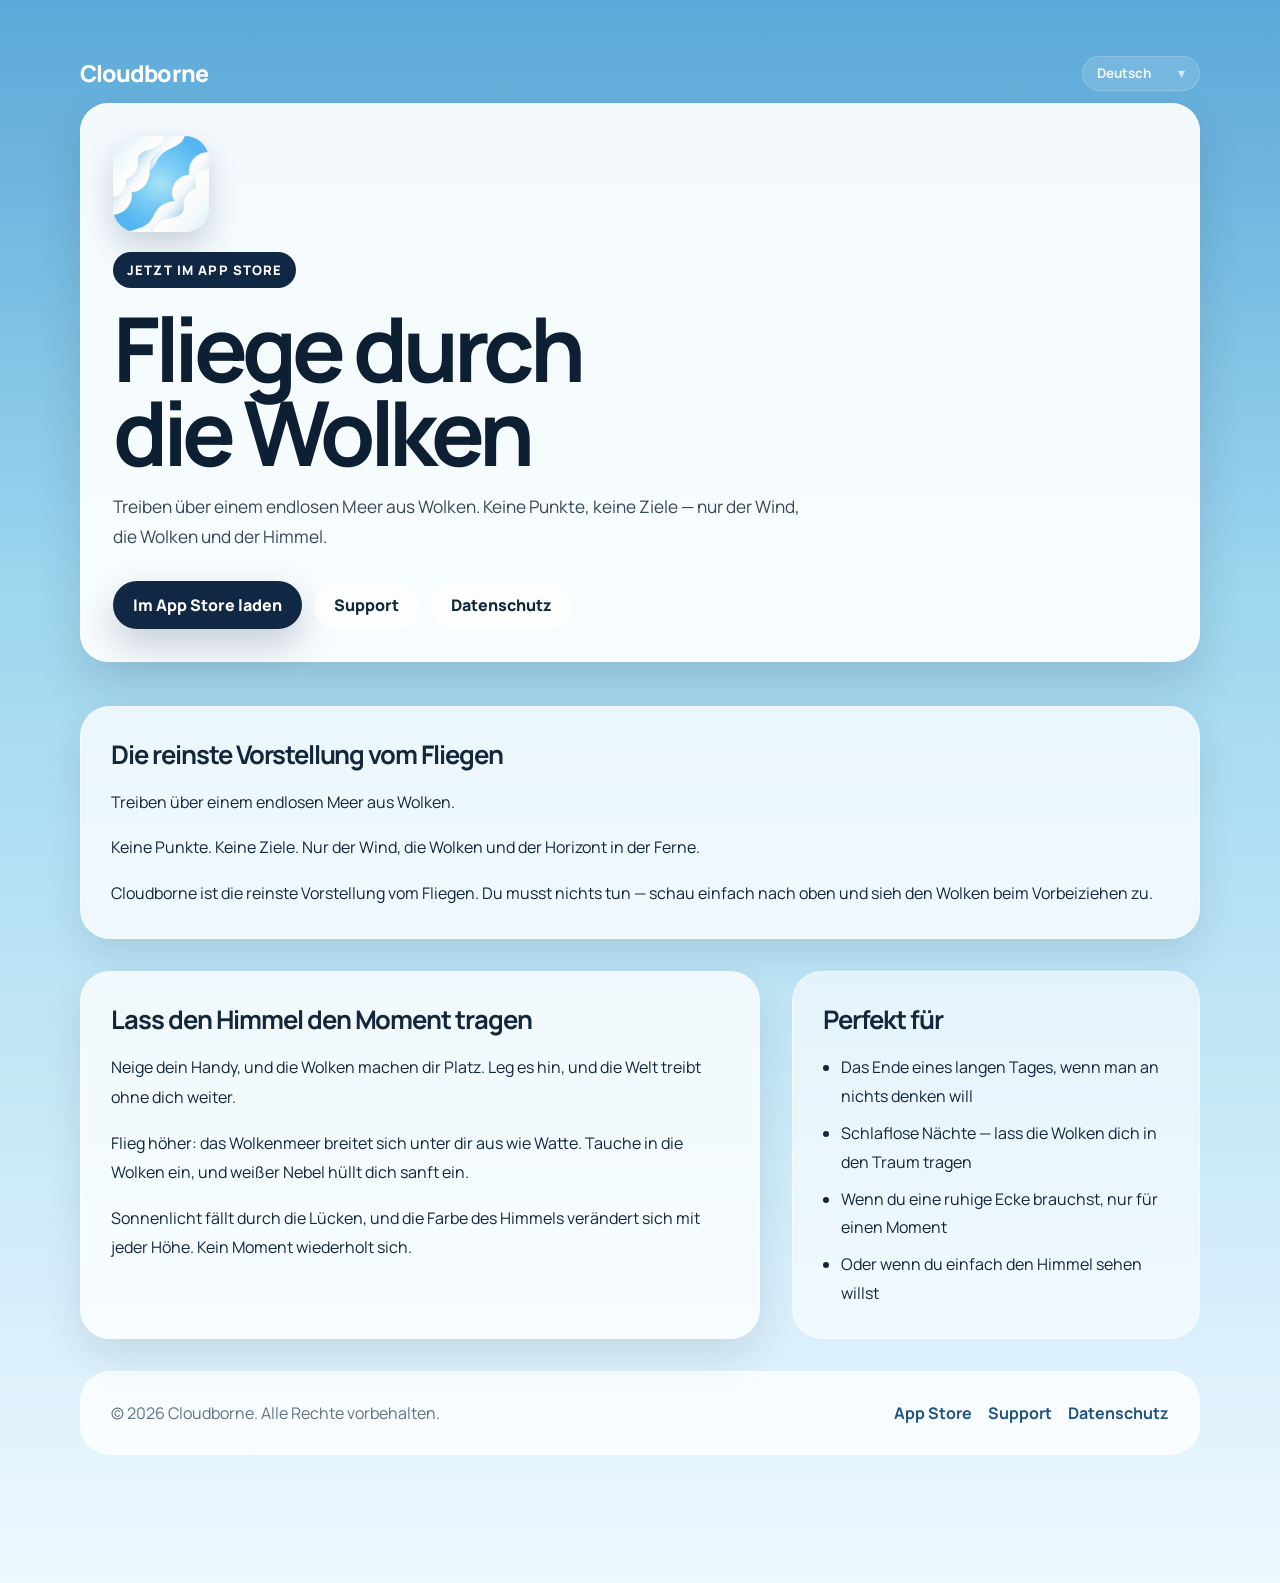
==== de-DE/index.html @ 38742d18 "Cloudborne website" ====
<!DOCTYPE html>
<html lang="de-DE">
<head>
    <meta charset="UTF-8">
    <meta name="viewport" content="width=device-width, initial-scale=1.0">
    <title>Cloudborne - Himmelsflug | Fliege durch die Wolken</title>
    <meta name="description" content="Treiben über einem endlosen Meer aus Wolken. Keine Punkte, keine Ziele — nur der Wind, die Wolken und der Himmel.">
    <meta name="keywords" content="Wolke,Flug,Entspannung,Meditation,Ambient,Drift,Simulator,Atmosphäre,Himmel,Ruhe,Zen,Gelassen,Traum">
    <meta name="apple-itunes-app" content="app-id=6761351061">
    <meta property="og:title" content="Cloudborne - Himmelsflug | Fliege durch die Wolken">
    <meta property="og:description" content="Treiben über einem endlosen Meer aus Wolken. Keine Punkte, keine Ziele — nur der Wind, die Wolken und der Himmel.">
    <meta property="og:type" content="website">
    <meta property="og:url" content="https://fengyitsai.github.io/cloudborne/de-DE/">
    <meta property="og:locale" content="de_DE">
    <meta name="twitter:card" content="summary_large_image">
    <link rel="canonical" href="https://fengyitsai.github.io/cloudborne/de-DE/">
    <link rel="alternate" hreflang="x-default" href="https://fengyitsai.github.io/cloudborne/">
    <link rel="alternate" hreflang="en-US" href="https://fengyitsai.github.io/cloudborne/">
    <link rel="alternate" hreflang="de-DE" href="https://fengyitsai.github.io/cloudborne/de-DE/">
    <link rel="alternate" hreflang="es-ES" href="https://fengyitsai.github.io/cloudborne/es-ES/">
    <link rel="alternate" hreflang="fr-FR" href="https://fengyitsai.github.io/cloudborne/fr-FR/">
    <link rel="alternate" hreflang="it" href="https://fengyitsai.github.io/cloudborne/it/">
    <link rel="alternate" hreflang="ja" href="https://fengyitsai.github.io/cloudborne/ja/">
    <link rel="alternate" hreflang="ko" href="https://fengyitsai.github.io/cloudborne/ko/">
    <link rel="alternate" hreflang="nl-NL" href="https://fengyitsai.github.io/cloudborne/nl-NL/">
    <link rel="alternate" hreflang="pl" href="https://fengyitsai.github.io/cloudborne/pl/">
    <link rel="alternate" hreflang="tr" href="https://fengyitsai.github.io/cloudborne/tr/">
    <link rel="alternate" hreflang="zh-Hans" href="https://fengyitsai.github.io/cloudborne/zh-Hans/">
    <link rel="alternate" hreflang="zh-Hant" href="https://fengyitsai.github.io/cloudborne/zh-Hant/">
    <link rel="preconnect" href="https://fonts.googleapis.com">
    <link rel="preconnect" href="https://fonts.gstatic.com" crossorigin>
    <link href="https://fonts.googleapis.com/css2?family=Manrope:wght@400;500;600;700;800&display=swap" rel="stylesheet">
    <link rel="stylesheet" href="../styles.css">
    <script type="application/ld+json">
    {
      "@context": "https://schema.org",
      "@type": "SoftwareApplication",
      "name": "Cloudborne - Himmelsflug",
      "applicationCategory": "GameApplication",
      "operatingSystem": "iOS",
      "inLanguage": ["en-US","de-DE","es-ES","fr-FR","it","ja","ko","nl-NL","pl","tr","zh-Hans","zh-Hant"],
      "description": "Treiben über einem endlosen Meer aus Wolken. Keine Punkte, keine Ziele — nur der Wind, die Wolken und der Himmel.",
      "url": "https://fengyitsai.github.io/cloudborne/de-DE/",
      "downloadUrl": "https://apps.apple.com/app/id6761351061"
    }
    </script>
</head>
<body>
<div class="page">
    <header class="container hero">
        <div class="topbar">
            <a class="brand" href="https://fengyitsai.github.io/cloudborne/de-DE/">Cloudborne</a>
            <details class="locale-picker">
                <summary>Deutsch</summary>
                <nav class="locale-menu" aria-label="Sprachen">
                    <a href="https://fengyitsai.github.io/cloudborne/">English</a>
                    <span class="current">Deutsch</span>
                    <a href="https://fengyitsai.github.io/cloudborne/es-ES/">Español</a>
                    <a href="https://fengyitsai.github.io/cloudborne/fr-FR/">Français</a>
                    <a href="https://fengyitsai.github.io/cloudborne/it/">Italiano</a>
                    <a href="https://fengyitsai.github.io/cloudborne/ja/">日本語</a>
                    <a href="https://fengyitsai.github.io/cloudborne/ko/">한국어</a>
                    <a href="https://fengyitsai.github.io/cloudborne/nl-NL/">Nederlands</a>
                    <a href="https://fengyitsai.github.io/cloudborne/pl/">Polski</a>
                    <a href="https://fengyitsai.github.io/cloudborne/tr/">Türkçe</a>
                    <a href="https://fengyitsai.github.io/cloudborne/zh-Hans/">简体中文</a>
                    <a href="https://fengyitsai.github.io/cloudborne/zh-Hant/">繁體中文</a>
                </nav>
            </details>
        </div>
        <div class="hero-card">
            <img class="hero-icon" src="../app-icon.png" alt="Cloudborne App-Icon" width="88" height="88" fetchpriority="high">
            <div class="eyebrow">Jetzt im App Store</div>
            <h1>Fliege durch die Wolken</h1>
            <p class="promo">Treiben über einem endlosen Meer aus Wolken. Keine Punkte, keine Ziele — nur der Wind, die Wolken und der Himmel.</p>
            <div class="actions">
                <a class="button primary" href="https://apps.apple.com/app/id6761351061">Im App Store laden</a>
                <a class="button secondary" href="../support.html">Support</a>
                <a class="button secondary" href="../privacy.html">Datenschutz</a>
            </div>
        </div>
    </header>
    <main class="container content" id="main-content">
        <div class="stack">
            <section class="panel prose">
                <h2>Die reinste Vorstellung vom Fliegen</h2>
                <p>Treiben über einem endlosen Meer aus Wolken.</p>
                <p>Keine Punkte. Keine Ziele. Nur der Wind, die Wolken und der Horizont in der Ferne.</p>
                <p>Cloudborne ist die reinste Vorstellung vom Fliegen. Du musst nichts tun — schau einfach nach oben und sieh den Wolken beim Vorbeiziehen zu.</p>
            </section>
            <div class="split">
                <section class="panel prose">
                    <h2>Lass den Himmel den Moment tragen</h2>
                    <p>Neige dein Handy, und die Wolken machen dir Platz. Leg es hin, und die Welt treibt ohne dich weiter.</p>
                    <p>Flieg höher: das Wolkenmeer breitet sich unter dir aus wie Watte. Tauche in die Wolken ein, und weißer Nebel hüllt dich sanft ein.</p>
                    <p>Sonnenlicht fällt durch die Lücken, und die Farbe des Himmels verändert sich mit jeder Höhe. Kein Moment wiederholt sich.</p>
                </section>
                <aside class="panel aside-panel">
                    <h2>Perfekt für</h2>
                    <ul>
                        <li>Das Ende eines langen Tages, wenn man an nichts denken will</li>
                        <li>Schlaflose Nächte — lass die Wolken dich in den Traum tragen</li>
                        <li>Wenn du eine ruhige Ecke brauchst, nur für einen Moment</li>
                        <li>Oder wenn du einfach den Himmel sehen willst</li>
                    </ul>
                </aside>
            </div>
            <footer class="footer">
                <div class="footer-card">
                    <div>&copy; 2026 Cloudborne. Alle Rechte vorbehalten.</div>
                    <div class="footer-links">
                        <a href="https://apps.apple.com/app/id6761351061">App Store</a>
                        <a href="../support.html">Support</a>
                        <a href="../privacy.html">Datenschutz</a>
                    </div>
                </div>
            </footer>
        </div>
    </main>
</div>
</body>
</html>
---- styles.css ----
:root {
    --bg-top: #5ba8d8;
    --bg-mid: #9ed7ef;
    --bg-bottom: #eef8ff;
    --ink: #12263c;
    --muted: #5f7386;
    --line: rgba(255, 255, 255, 0.45);
    --panel: rgba(255, 255, 255, 0.7);
    --panel-strong: rgba(255, 255, 255, 0.82);
    --accent: #102844;
    --accent-soft: #1e547f;
    --shadow: 0 24px 60px rgba(18, 38, 60, 0.16);
    --section-space: 32px;
}

* {
    box-sizing: border-box;
    margin: 0;
    padding: 0;
}

body {
    min-height: 100vh;
    font-family: "Manrope", -apple-system, BlinkMacSystemFont, "Segoe UI", sans-serif;
    color: var(--ink);
    background: linear-gradient(180deg, var(--bg-top) 0%, var(--bg-mid) 38%, var(--bg-bottom) 100%);
}

a {
    color: var(--accent-soft);
}

.page {
    position: relative;
    z-index: 1;
}

.container {
    width: min(1120px, calc(100% - 32px));
    margin: 0 auto;
}

.topbar {
    padding-top: 24px;
    margin-bottom: 12px;
    display: grid;
    grid-template-columns: minmax(0, 1fr) auto;
    align-items: center;
    gap: 18px;
}

.brand {
    justify-self: start;
    color: white;
    text-decoration: none;
    font-size: 1.45rem;
    font-weight: 800;
    letter-spacing: -0.04em;
    line-height: 1;
}

.locale-picker {
    position: relative;
    justify-self: end;
    width: fit-content;
}

.locale-picker summary {
    min-width: 118px;
    padding: 9px 14px;
    border-radius: 999px;
    color: rgba(255, 255, 255, 0.9);
    font-size: 0.84rem;
    font-weight: 700;
    line-height: 1.1;
    text-align: left;
    list-style: none;
    cursor: pointer;
    user-select: none;
    background: rgba(255, 255, 255, 0.12);
    border: 1px solid rgba(255, 255, 255, 0.18);
}

.locale-picker summary:focus-visible,
.button:focus-visible,
.footer-links a:focus-visible,
.locale-menu a:focus-visible,
.brand:focus-visible {
    outline: 3px solid rgba(255, 255, 255, 0.85);
    outline-offset: 3px;
}

.locale-picker summary::-webkit-details-marker {
    display: none;
}

.locale-picker summary::after {
    content: "▾";
    float: right;
    opacity: 0.75;
}

.locale-picker[open] summary {
    color: var(--ink);
    background: rgba(255, 255, 255, 0.92);
}

.locale-menu {
    position: absolute;
    top: calc(100% + 10px);
    right: 0;
    min-width: 180px;
    padding: 10px;
    border-radius: 18px;
    background: rgba(255, 255, 255, 0.94);
    border: 1px solid rgba(255, 255, 255, 0.7);
    box-shadow: 0 20px 40px rgba(18, 38, 60, 0.18);
    display: grid;
    gap: 4px;
}

.locale-menu a,
.locale-menu span {
    display: block;
    padding: 8px 10px;
    border-radius: 12px;
    text-decoration: none;
    font-size: 0.84rem;
    font-weight: 700;
    color: var(--accent-soft);
}

.locale-menu a:hover {
    background: rgba(16, 40, 68, 0.06);
}

.locale-menu .current {
    color: var(--ink);
    background: rgba(16, 40, 68, 0.08);
}

.hero {
    padding: 32px 0 36px;
}

.hero-card,
.panel {
    border: 1px solid var(--line);
    background: rgba(255, 255, 255, 0.78);
    box-shadow: 0 18px 36px rgba(18, 38, 60, 0.1);
}

.hero-card {
    border-color: rgba(255, 255, 255, 0.8);
    background: rgba(255, 255, 255, 0.92);
    box-shadow: 0 24px 46px rgba(18, 38, 60, 0.14);
    border-radius: 28px;
    padding: 32px;
}

.hero-icon {
    width: 96px;
    height: 96px;
    display: block;
    margin-bottom: 20px;
    border-radius: 24px;
    box-shadow: 0 14px 30px rgba(16, 40, 68, 0.18);
}

.eyebrow {
    display: inline-block;
    margin-bottom: 18px;
    padding: 9px 14px;
    border-radius: 999px;
    background: var(--accent);
    color: white;
    font-size: 0.82rem;
    font-weight: 800;
    letter-spacing: 0.08em;
    text-transform: uppercase;
}

.hero h1 {
    font-size: clamp(3rem, 7vw, 5.6rem);
    line-height: 0.94;
    letter-spacing: -0.06em;
    color: #0d1f33;
    max-width: 720px;
    text-wrap: balance;
}

.promo {
    max-width: 700px;
    margin-top: 18px;
    font-size: 1.08rem;
    line-height: 1.75;
    color: rgba(13, 31, 51, 0.82);
}

.actions {
    margin-top: 28px;
    display: flex;
    flex-wrap: wrap;
    gap: 12px;
}

.button {
    display: inline-flex;
    align-items: center;
    justify-content: center;
    min-height: 48px;
    padding: 0 20px;
    border-radius: 999px;
    text-decoration: none;
    font-weight: 800;
    transition: transform 0.16s ease, box-shadow 0.16s ease;
}

.button:hover {
    transform: translateY(-1px);
}

.button.primary {
    color: white;
    background: var(--accent);
    box-shadow: 0 16px 36px rgba(16, 40, 68, 0.22);
}

.button.secondary {
    color: var(--ink);
    background: rgba(255, 255, 255, 0.7);
}

.content {
    padding: 8px 0 84px;
}

.panel {
    border-radius: 30px;
    padding: 30px;
}

.stack > * + * {
    margin-top: var(--section-space);
}

.split {
    display: grid;
    grid-template-columns: minmax(0, 1.25fr) minmax(260px, 0.75fr);
    gap: var(--section-space);
}

.aside-panel {
    background: rgba(255, 255, 255, 0.6);
    box-shadow: none;
}

.aside-panel h2 {
    font-size: 1.25rem;
}

.prose p {
    font-size: 1rem;
    line-height: 1.85;
    color: var(--ink);
}

.prose p + p {
    margin-top: 16px;
}

.panel h2 {
    font-size: 1.6rem;
    letter-spacing: -0.04em;
    margin-bottom: 16px;
    text-wrap: balance;
}

.panel ul {
    padding-left: 18px;
}

.panel li {
    line-height: 1.8;
    color: var(--ink);
}

.panel li + li {
    margin-top: 8px;
}

.footer {
    padding-bottom: 44px;
}

.footer-card {
    border: 1px solid var(--line);
    background: rgba(255, 255, 255, 0.78);
    border-radius: 30px;
    padding: 30px;
    display: flex;
    justify-content: space-between;
    align-items: center;
    gap: 16px;
    color: var(--muted);
}

.footer-links {
    display: flex;
    flex-wrap: wrap;
    gap: 16px;
}

.footer-links a {
    text-decoration: none;
    font-weight: 700;
}

@media (max-width: 860px) {
    .split,
    .footer-card {
        display: block;
    }

    .topbar {
        grid-template-columns: minmax(0, 1fr) auto;
        align-items: center;
    }

    .brand { display: inline-block; }

    .footer-links {
        margin-top: 14px;
        justify-content: flex-start;
    }

    .locale-picker { justify-self: end; }

    .locale-menu {
        left: 0;
        right: auto;
    }

    .split > * + * {
        margin-top: var(--section-space);
    }

    .hero-card,
    .panel,
    .footer-card {
        padding: 22px;
    }

    .hero-card {
        padding: 24px;
    }
}

@media (max-width: 560px) {
    :root {
        --section-space: 20px;
    }

    .container {
        width: calc(100% - 32px);
    }

    .topbar {
        gap: 12px;
    }

    .hero h1 {
        font-size: 3rem;
    }

    .actions {
        flex-direction: column;
    }

    .button {
        width: 100%;
    }

    .hero {
        padding: 24px 0 20px;
    }

    .panel,
    .hero-card,
    .footer-card {
        padding: 20px;
    }
}
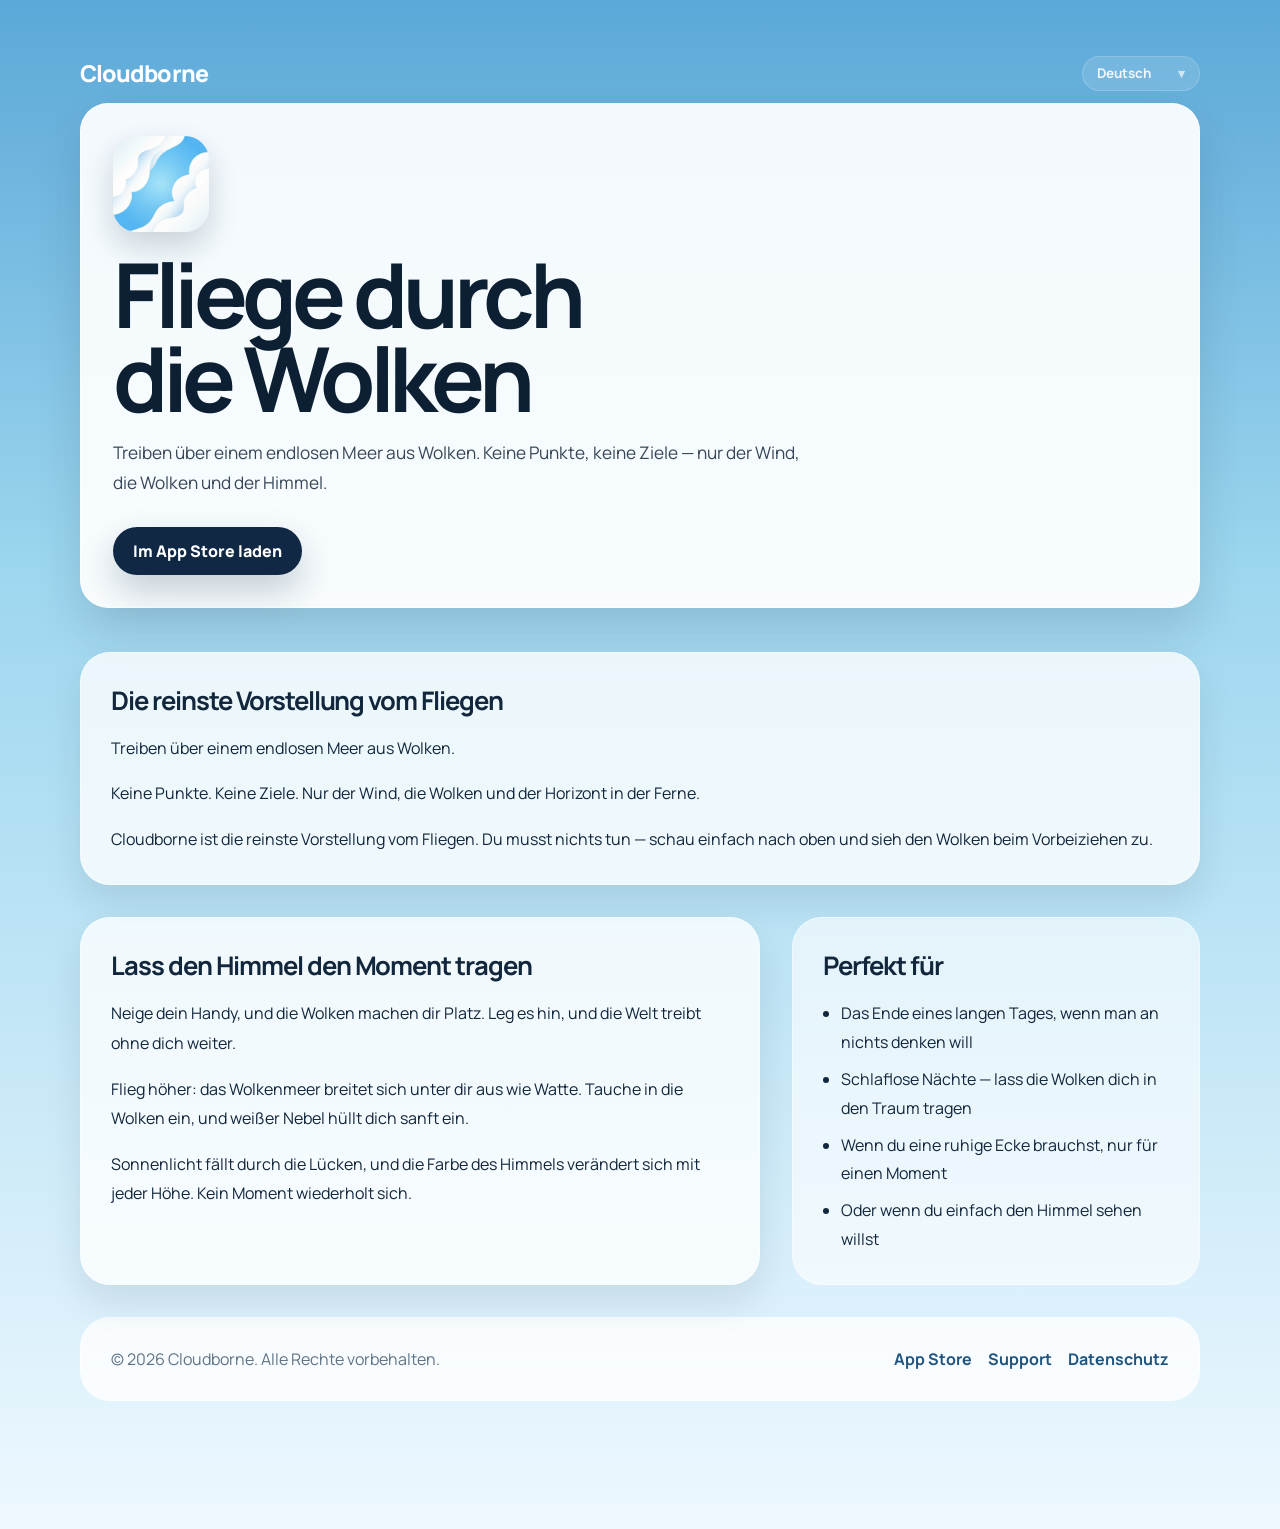
==== commit 6f6a36c7: "Sync hero cleanup across locales" ====
--- a/de-DE/index.html
+++ b/de-DE/index.html
@@ -70,13 +70,10 @@
         </div>
         <div class="hero-card">
             <img class="hero-icon" src="../app-icon.png" alt="Cloudborne App-Icon" width="88" height="88" fetchpriority="high">
-            <div class="eyebrow">Jetzt im App Store</div>
             <h1>Fliege durch die Wolken</h1>
             <p class="promo">Treiben über einem endlosen Meer aus Wolken. Keine Punkte, keine Ziele — nur der Wind, die Wolken und der Himmel.</p>
             <div class="actions">
                 <a class="button primary" href="https://apps.apple.com/app/id6761351061">Im App Store laden</a>
-                <a class="button secondary" href="../support.html">Support</a>
-                <a class="button secondary" href="../privacy.html">Datenschutz</a>
             </div>
         </div>
     </header>
